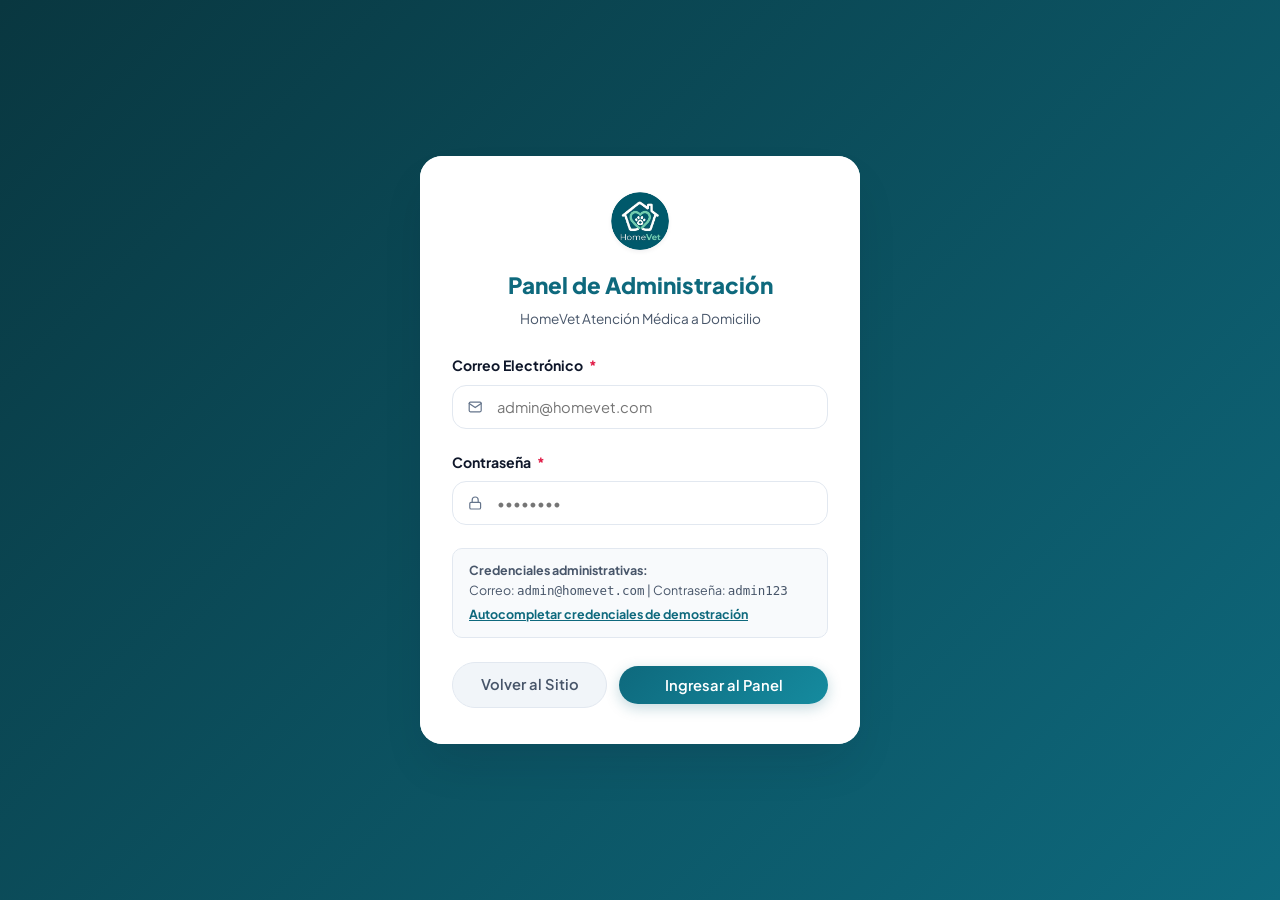
==== admin.html @ 2f3e0928 "Add files via upload" ====
<!DOCTYPE html>
<html lang="es">
<head>
  <meta charset="UTF-8">
  <meta name="viewport" content="width=device-width, initial-scale=1.0">
  <title>HomeVet | Panel de Administración</title>
  <meta name="description" content="Panel administrativo para gestión de servicios, precios y reservas a domicilio de HomeVet.">
  
  <!-- PWA & Mobile Meta Tags -->
  <link rel="manifest" href="manifest.json">
  <meta name="theme-color" content="#0e697d">
  <meta name="mobile-web-app-capable" content="yes">
  <meta name="apple-mobile-web-app-capable" content="yes">
  <meta name="apple-mobile-web-app-status-bar-style" content="black-translucent">
  <meta name="apple-mobile-web-app-title" content="HomeVet Admin">
  <link rel="apple-touch-icon" href="assets/logo.png">

  <!-- Favicon -->
  <link rel="icon" type="image/png" href="assets/logo.png">

  <!-- Google Fonts -->
  <link rel="preconnect" href="https://fonts.googleapis.com">
  <link rel="preconnect" href="https://fonts.gstatic.com" crossorigin>
  <link href="https://fonts.googleapis.com/css2?family=Plus+Jakarta+Sans:wght@400;500;600;700;800&display=swap" rel="stylesheet">

  <!-- Styles -->
  <link rel="stylesheet" href="styles.css">
</head>
<body class="admin-standalone-page">

  <!-- ======================================================= -->
  <!-- VISTA 1: LOGIN ADMINISTRATIVO (SI NO ESTÁ AUTENTICADO)  -->
  <!-- ======================================================= -->
  <div id="admin-login-view" style="display: none; min-height: 100vh; align-items: center; justify-content: center; padding: 2rem; background: linear-gradient(135deg, #093740 0%, #0e697d 100%);">
    <div class="modal-card" style="max-width: 440px; box-shadow: var(--shadow-xl); border: none;">
      <div style="background: white; padding: 2.25rem 2rem;">
        <div style="text-align: center; margin-bottom: 1.5rem;">
          <img src="assets/logo.png" alt="HomeVet" style="width: 58px; height: 58px; border-radius: 50%; box-shadow: var(--shadow-sm); margin-bottom: 0.75rem;">
          <h2 style="font-size: 1.4rem; font-weight: 800; color: var(--primary);">Panel de Administración</h2>
          <p style="font-size: 0.85rem; color: var(--text-secondary); margin-top: 4px;">HomeVet Atención Médica a Domicilio</p>
        </div>

        <div id="admin-login-error" style="display: none; background: var(--danger-light); color: var(--danger); padding: 0.65rem 0.9rem; border-radius: var(--radius-sm); font-size: 0.82rem; margin-bottom: 1.25rem;">
          Credenciales incorrectas.
        </div>

        <form onsubmit="handleAdminLogin(event)">
          <div class="form-group">
            <label class="form-label" for="admin-login-email">Correo Electrónico <span class="req">*</span></label>
            <div class="input-icon-group">
              <svg class="svg-icon sm input-icon" viewBox="0 0 24 24"><path d="M4 4h16c1.1 0 2 .9 2 2v12c0 1.1-.9 2-2 2H4c-1.1 0-2-.9-2-2V6c0-1.1.9-2 2-2z"/><polyline points="22,6 12,13 2,6"/></svg>
              <input type="email" id="admin-login-email" class="form-control" placeholder="admin@homevet.com" required>
            </div>
          </div>

          <div class="form-group">
            <label class="form-label" for="admin-login-password">Contraseña <span class="req">*</span></label>
            <div class="input-icon-group">
              <svg class="svg-icon sm input-icon" viewBox="0 0 24 24"><rect width="18" height="11" x="3" y="11" rx="2" ry="2"/><path d="M7 11V7a5 5 0 0 1 10 0v4"/></svg>
              <input type="password" id="admin-login-password" class="form-control" placeholder="••••••••" required>
            </div>
          </div>

          <div class="login-demo-hint" style="margin-bottom: 1.5rem;">
            <strong>Credenciales administrativas:</strong><br>
            Correo: <code>admin@homevet.com</code> | Contraseña: <code>admin123</code><br>
            <a href="javascript:void(0)" onclick="prefillAdminCredentials()" style="color: var(--primary); font-weight: 700; text-decoration: underline; margin-top: 4px; display: inline-block;">
              Autocompletar credenciales de demostración
            </a>
          </div>

          <div style="display: flex; gap: 0.75rem; align-items: center;">
            <a href="index.html" class="btn btn-secondary" style="flex: 1; text-align: center;">
              Volver al Sitio
            </a>
            <button type="submit" class="btn btn-primary" style="flex: 1.5;">
              Ingresar al Panel
            </button>
          </div>
        </form>
      </div>
    </div>
  </div>

  <!-- ======================================================= -->
  <!-- VISTA 2: DASHBOARD ADMINISTRATIVO COMPLETO              -->
  <!-- ======================================================= -->
  <div id="admin-dashboard-view" style="display: none;">
    
    <!-- HEADER ADMIN -->
    <header class="admin-header">
      <div class="nav-container">
        <div style="display: flex; align-items: center; gap: 1rem;">
          <a href="index.html" title="Ir al sitio del cliente" style="display: flex; align-items: center; text-decoration: none;">
            <img src="assets/logo.png" alt="Logo" style="width: 40px; height: 40px; border-radius: 50%;">
          </a>
          <div>
            <div style="display: flex; align-items: center; gap: 0.5rem;">
              <h2 style="font-size: 1.25rem; font-weight: 800; color: var(--primary); margin: 0;">
                HomeVet | Panel de Administración
              </h2>
              <span class="badge" style="background: #e0f2fe; color: #0369a1; font-size: 0.72rem; font-weight: 800;">IndexedDB Activa</span>
            </div>
            <p style="font-size: 0.8rem; color: var(--text-secondary); margin: 2px 0 0 0;">
              Sesión iniciada como <strong>admin@homevet.com</strong>
            </p>
          </div>
        </div>

        <div style="display: flex; align-items: center; gap: 0.75rem; flex-wrap: wrap;">
          <!-- TABS -->
          <div class="admin-tabs">
            <button class="admin-tab active" onclick="switchAdminTab('services', this)">
              <svg class="svg-icon sm" viewBox="0 0 24 24"><path d="M12 20h9"/><path d="M16.5 3.5a2.121 2.121 0 0 1 3 3L7 19l-4 1 1-4L16.5 3.5z"/></svg>
              <span>Servicios y Precios</span>
            </button>
            <button class="admin-tab" onclick="switchAdminTab('reservations', this)">
              <svg class="svg-icon sm" viewBox="0 0 24 24"><path d="M14 2H6a2 2 0 0 0-2 2v16a2 2 0 0 0 2 2h12a2 2 0 0 0 2-2V8z"/><polyline points="14 2 14 8 20 8"/></svg>
              <span>Reservas Clientes</span>
            </button>
            <button class="admin-tab" onclick="switchAdminTab('database', this)">
              <svg class="svg-icon sm" viewBox="0 0 24 24"><path d="M21 15v4a2 2 0 0 1-2 2H5a2 2 0 0 1-2-2v-4"/><polyline points="7 10 12 15 17 10"/><line x1="12" y1="15" x2="12" y2="3"/></svg>
              <span>Base de Datos</span>
            </button>
          </div>

          <a href="index.html" class="btn btn-outline" style="font-size: 0.82rem; padding: 0.45rem 0.9rem;" title="Ver la web del cliente">
            <svg class="svg-icon sm" viewBox="0 0 24 24"><path d="m3 9 9-7 9 7v11a2 2 0 0 1-2 2H5a2 2 0 0 1-2-2z"/><polyline points="9 22 9 12 15 12 15 22"/></svg>
            <span>Ver Sitio Web</span>
          </a>

          <button class="btn btn-secondary" style="font-size: 0.82rem; padding: 0.45rem 0.9rem;" onclick="handleAdminLogout()">
            <svg class="svg-icon sm" viewBox="0 0 24 24"><path d="M9 21H5a2 2 0 0 1-2-2V5a2 2 0 0 1 2-2h4"/><polyline points="16 17 21 12 16 7"/><line x1="21" y1="12" x2="9" y2="12"/></svg>
            <span>Salir</span>
          </button>
        </div>
      </div>
    </header>

    <!-- CONTENIDO PRINCIPAL -->
    <main class="section-wrapper" style="padding-top: 0; max-width: 1280px; margin: 0 auto; padding-left: 1.5rem; padding-right: 1.5rem;">
      
      <!-- STATS METRICS -->
      <div class="stats-grid">
        <div class="stat-card">
          <div class="stat-icon blue">
            <svg class="svg-icon md" viewBox="0 0 24 24"><path d="M14 2H6a2 2 0 0 0-2 2v16a2 2 0 0 0 2 2h12a2 2 0 0 0 2-2V8z"/><polyline points="14 2 14 8 20 8"/></svg>
          </div>
          <div>
            <div class="stat-val" id="stat-total-reservations">0</div>
            <div class="stat-label">Total Reservas</div>
          </div>
        </div>

        <div class="stat-card">
          <div class="stat-icon amber">
            <svg class="svg-icon md" viewBox="0 0 24 24"><circle cx="12" cy="12" r="10"/><polyline points="12 6 12 12 16 14"/></svg>
          </div>
          <div>
            <div class="stat-val" id="stat-pending-reservations">0</div>
            <div class="stat-label">Reservas Pendientes</div>
          </div>
        </div>

        <div class="stat-card">
          <div class="stat-icon green">
            <svg class="svg-icon md" viewBox="0 0 24 24"><line x1="12" y1="1" x2="12" y2="23"/><path d="M17 5H9.5a3.5 3.5 0 0 0 0 7h5a3.5 3.5 0 0 1 0 7H6"/></svg>
          </div>
          <div>
            <div class="stat-val" id="stat-total-revenue">Bs. 0</div>
            <div class="stat-label">Ingresos Estimados</div>
          </div>
        </div>

        <div class="stat-card">
          <div class="stat-icon purple">
            <svg class="svg-icon md" viewBox="0 0 24 24"><path d="M4.5 3v5a4.5 4.5 0 0 0 9 0V3"/><path d="M13.5 14a4.5 4.5 0 0 0-9 0"/><path d="M9 18v3"/><circle cx="9" cy="21" r="1"/><path d="M18 10h2a2 2 0 0 1 2 2v2a4 4 0 0 1-4 4h-1.5"/></svg>
          </div>
          <div>
            <div class="stat-val" id="stat-active-services">0</div>
            <div class="stat-label">Servicios Activos</div>
          </div>
        </div>
      </div>

      <!-- ======================================================= -->
      <!-- TAB 1: GESTIÓN DE SERVICIOS Y PRECIOS                   -->
      <!-- ======================================================= -->
      <div id="admin-section-services" class="admin-card">
        <div class="admin-card-header">
          <div>
            <h3 class="admin-card-title">Catálogo Clínico y Ajuste de Precios</h3>
            <p style="font-size: 0.85rem; color: var(--text-secondary);">
              Modifica los precios vigentes, agrega nuevos servicios o activa/desactiva elementos del catálogo en la base de datos.
            </p>
          </div>
          <button class="btn btn-primary" onclick="openAddServiceModal()">
            <svg class="svg-icon sm" viewBox="0 0 24 24"><line x1="12" y1="5" x2="12" y2="19"/><line x1="5" y1="12" x2="19" y2="12"/></svg>
            <span>Añadir Nuevo Servicio</span>
          </button>
        </div>

        <div class="table-responsive">
          <table class="custom-table">
            <thead>
              <tr>
                <th style="width: 45px;">Tipo</th>
                <th>Nombre del Servicio y Alcance</th>
                <th>Categoría</th>
                <th>Aplica Para</th>
                <th>Precio Actual</th>
                <th>Estado</th>
                <th style="text-align: right;">Acciones</th>
              </tr>
            </thead>
            <tbody id="admin-services-table-body">
              <!-- Cargado dinámicamente -->
            </tbody>
          </table>
        </div>
      </div>

      <!-- ======================================================= -->
      <!-- TAB 2: GESTIÓN DE RESERVAS DE CLIENTES                  -->
      <!-- ======================================================= -->
      <div id="admin-section-reservations" class="admin-card" style="display: none;">
        <div class="admin-card-header">
          <div>
            <h3 class="admin-card-title">Registro Completo de Reservas</h3>
            <p style="font-size: 0.85rem; color: var(--text-secondary);">
              Supervisa las solicitudes a domicilio, contacta al cliente directamente por WhatsApp y actualiza el estado de la visita.
            </p>
          </div>

          <div style="display: flex; gap: 0.75rem; flex-wrap: wrap; align-items: center;">
            <input type="text" id="admin-search-reservations" class="form-control" placeholder="Buscar cliente, teléfono, mascota..." style="width: 260px;">
            <button class="btn btn-outline" style="font-size: 0.82rem; padding: 0.5rem 0.9rem;" onclick="exportReservationsCSV()" title="Descargar como planilla Excel/CSV">
              <svg class="svg-icon sm" viewBox="0 0 24 24"><path d="M21 15v4a2 2 0 0 1-2 2H5a2 2 0 0 1-2-2v-4"/><polyline points="7 10 12 15 17 10"/><line x1="12" y1="15" x2="12" y2="3"/></svg>
              <span>Exportar Excel / CSV</span>
            </button>
          </div>
        </div>

        <!-- Filtros de estado -->
        <div style="display: flex; gap: 0.45rem; margin-bottom: 1.25rem; flex-wrap: wrap;">
          <button class="filter-btn reservation-filter-btn active" onclick="filterAdminReservations('Todas', this)">Todas</button>
          <button class="filter-btn reservation-filter-btn" onclick="filterAdminReservations('Pendiente', this)">Pendientes</button>
          <button class="filter-btn reservation-filter-btn" onclick="filterAdminReservations('Confirmada', this)">Confirmadas</button>
          <button class="filter-btn reservation-filter-btn" onclick="filterAdminReservations('En Camino', this)">En Camino</button>
          <button class="filter-btn reservation-filter-btn" onclick="filterAdminReservations('Completada', this)">Completadas</button>
          <button class="filter-btn reservation-filter-btn" onclick="filterAdminReservations('Cancelada', this)">Canceladas</button>
        </div>

        <div class="table-responsive">
          <table class="custom-table">
            <thead>
              <tr>
                <th>Código</th>
                <th>Cliente y WhatsApp</th>
                <th>Lugar / Dirección</th>
                <th>Mascota</th>
                <th>Fecha y Horario</th>
                <th>Total</th>
                <th>Estado y Acciones</th>
              </tr>
            </thead>
            <tbody id="admin-reservations-table-body">
              <!-- Cargado dinámicamente -->
            </tbody>
          </table>
        </div>
      </div>

      <!-- ======================================================= -->
      <!-- TAB 3: BASE DE DATOS Y COPIAS DE SEGURIDAD              -->
      <!-- ======================================================= -->
      <div id="admin-section-database" class="admin-card" style="display: none;">
        <div class="admin-card-header">
          <div>
            <h3 class="admin-card-title">Administración y Respaldo de Base de Datos</h3>
            <p style="font-size: 0.85rem; color: var(--text-secondary);">
              Estructura transaccional basada en IndexedDB con sincronización automática en tiempo real.
            </p>
          </div>
        </div>

        <div style="display: grid; grid-template-columns: repeat(auto-fit, minmax(280px, 1fr)); gap: 1.5rem; margin-bottom: 2rem;">
          <div style="background: var(--bg-subtle); padding: 1.5rem; border-radius: var(--radius-md); border: 1px solid var(--border-color);">
            <h4 style="color: var(--primary); font-weight: 800; margin-bottom: 0.75rem;">Motor de Base de Datos</h4>
            <ul style="list-style: none; font-size: 0.88rem; line-height: 1.8; color: var(--text-secondary);">
              <li><strong>Motor:</strong> W3C IndexedDB + Dual Storage Mirror</li>
              <li><strong>Nombre de BD:</strong> <code>HomeVet_Database</code></li>
              <li><strong>Versión de Esquema:</strong> <code>v1.0</code></li>
              <li><strong>Tablas / Stores:</strong> <code>services</code>, <code>reservations</code>, <code>config</code></li>
              <li><strong>Sincronización:</strong> BroadcastChannel tiempo real</li>
            </ul>
          </div>

          <div style="background: var(--bg-subtle); padding: 1.5rem; border-radius: var(--radius-md); border: 1px solid var(--border-color);">
            <h4 style="color: var(--primary); font-weight: 800; margin-bottom: 0.75rem;">Volumen de Registros Actuales</h4>
            <ul style="list-style: none; font-size: 0.88rem; line-height: 1.8; color: var(--text-secondary);">
              <li><strong>Total Servicios Catalogados:</strong> <span id="db-stat-services" style="font-weight: 700; color: var(--primary);">0</span></li>
              <li><strong>Total Reservas Registradas:</strong> <span id="db-stat-reservations" style="font-weight: 700; color: var(--primary);">0</span></li>
              <li><strong>Índices Activos:</strong> 8 índices B-Tree optimizados</li>
              <li><strong>Estado de Persistencia:</strong> Permanente</li>
            </ul>
          </div>

          <div style="background: var(--bg-subtle); padding: 1.5rem; border-radius: var(--radius-md); border: 1px solid var(--border-color);">
            <h4 style="color: var(--primary); font-weight: 800; margin-bottom: 0.75rem;">Metadatos de Versión & GitHub</h4>
            <ul style="list-style: none; font-size: 0.88rem; line-height: 1.8; color: var(--text-secondary);">
              <li><strong>Versión de Release:</strong> <code>v1.2.0</code></li>
              <li><strong>Timestamp de Compilación:</strong> <code style="color: var(--primary); font-weight: 700;">2026-10-21T21:05:00Z</code></li>
              <li><strong>Soporte Móvil PWA:</strong> <span class="badge" style="background: #dcfce7; color: #15803d; font-size: 0.75rem; font-weight: 700;">Activo (sw.js)</span></li>
              <li><strong>Compatibilidad GitHub Pages:</strong> <span class="badge" style="background: #e0f2fe; color: #0369a1; font-size: 0.75rem; font-weight: 700;">100% Compatible</span></li>
            </ul>
          </div>
        </div>

        <div style="background: white; border: 1px solid var(--border-color); border-radius: var(--radius-md); padding: 1.75rem;">
          <h4 style="font-weight: 800; color: var(--primary); margin-bottom: 0.5rem;">Operaciones de Mantenimiento y Respaldos</h4>
          <p style="font-size: 0.88rem; color: var(--text-secondary); margin-bottom: 1.5rem;">
            Puedes descargar un archivo de copia de seguridad con todos los servicios y reservas en cualquier momento, o restaurarlo si cambias de equipo.
          </p>

          <div style="display: flex; gap: 1rem; flex-wrap: wrap;">
            <button class="btn btn-primary" onclick="exportDatabaseJSON()">
              <svg class="svg-icon sm" viewBox="0 0 24 24"><path d="M21 15v4a2 2 0 0 1-2 2H5a2 2 0 0 1-2-2v-4"/><polyline points="7 10 12 15 17 10"/><line x1="12" y1="15" x2="12" y2="3"/></svg>
              <span>Descargar Copia de Seguridad (JSON)</span>
            </button>

            <button class="btn btn-outline" onclick="importDatabaseJSON()">
              <svg class="svg-icon sm" viewBox="0 0 24 24"><path d="M21 15v4a2 2 0 0 1-2 2H5a2 2 0 0 1-2-2v-4"/><polyline points="17 8 12 3 7 8"/><line x1="12" y1="3" x2="12" y2="15"/></svg>
              <span>Restaurar desde Respaldo</span>
            </button>
            <input type="file" id="db-import-file-input" accept=".json" style="display: none;" onchange="handleFileImportChange(event)">

            <button class="btn btn-secondary" onclick="resetDatabaseToDefault()" style="color: var(--danger); border-color: var(--danger);">
              <svg class="svg-icon sm" viewBox="0 0 24 24"><path d="M3 6h18"/><path d="M19 6v14c0 1-1 2-2 2H7c-1 0-2-1-2-2V6"/><path d="M8 6V4c0-1 1-2 2-2h4c1 0 2 1 2 2v2"/></svg>
              <span>Restablecer Datos de Demostración</span>
            </button>
          </div>
        </div>

      </div>

    </main>
  </div>

  <!-- ======================================================= -->
  <!-- MODAL: AÑADIR / EDITAR SERVICIO                         -->
  <!-- ======================================================= -->
  <div class="modal-overlay" id="service-modal">
    <div class="modal-card">
      <div class="modal-header">
        <h4 class="modal-title" id="service-modal-title">Añadir Nuevo Servicio</h4>
        <button class="modal-close" onclick="closeModal('service-modal')">&times;</button>
      </div>
      <form onsubmit="handleServiceFormSubmit(event)">
        <div class="modal-body">
          <input type="hidden" id="service-modal-id">
          
          <div class="form-group">
            <label class="form-label" for="service-form-title">Nombre del Servicio <span class="req">*</span></label>
            <input type="text" id="service-form-title" class="form-control" placeholder="Ej. Ecografía Abdominal a Domicilio" required>
          </div>

          <div style="display: grid; grid-template-columns: 1fr 1fr; gap: 1rem;">
            <div class="form-group">
              <label class="form-label" for="service-form-price">Precio en Bs. <span class="req">*</span></label>
              <input type="number" id="service-form-price" class="form-control" placeholder="Ej. 180" min="1" step="0.5" required>
            </div>

            <div class="form-group">
              <label class="form-label" for="service-form-duration">Duración Estimada</label>
              <input type="text" id="service-form-duration" class="form-control" placeholder="Ej. 45 min">
            </div>
          </div>

          <div style="display: grid; grid-template-columns: 1fr 1fr; gap: 0.75rem;">
            <div class="form-group">
              <label class="form-label" for="service-form-category">Categoría</label>
              <select id="service-form-category" class="form-control">
                <option value="Consulta">Consulta</option>
                <option value="Preventivo">Preventivo</option>
                <option value="Tratamiento">Tratamiento</option>
                <option value="Diagnóstico">Diagnóstico</option>
                <option value="Dermatología">Dermatología</option>
                <option value="Especialidad">Especialidad</option>
                <option value="Documentos">Documentos</option>
              </select>
            </div>

            <div class="form-group">
              <label class="form-label" for="service-form-pet">Aplica Para</label>
              <select id="service-form-pet" class="form-control">
                <option value="Ambos">Caninos y Felinos</option>
                <option value="Perro">Solo Caninos</option>
                <option value="Gato">Solo Felinos</option>
              </select>
            </div>
          </div>

          <div class="form-group">
            <label class="form-label" for="service-form-desc">Descripción clínica detallada <span class="req">*</span></label>
            <textarea id="service-form-desc" class="form-control" rows="3" placeholder="Describe el alcance y procedimiento del servicio a domicilio..." required></textarea>
          </div>
        </div>

        <div class="modal-footer">
          <button type="button" class="btn btn-secondary" onclick="closeModal('service-modal')">Cancelar</button>
          <button type="submit" class="btn btn-primary">Guardar Servicio</button>
        </div>
      </form>
    </div>
  </div>

  <!-- SCRIPTS -->
  <script src="db.js"></script>
  <script src="admin.js"></script>
  <script>
    if ('serviceWorker' in navigator) {
      window.addEventListener('load', () => {
        navigator.serviceWorker.register('./sw.js')
          .then((reg) => console.log('HomeVet Admin ServiceWorker activo en:', reg.scope))
          .catch((err) => console.warn('Error en ServiceWorker admin:', err));
      });
    }
  </script>
</body>
</html>
---- styles.css ----
:root {
  --primary: #0e697d;
  --primary-dark: #094754;
  --primary-light: #158b9f;
  --accent: #14b8a6;
  --accent-mint: #2dd4bf;
  --accent-light: #f0fdfa;
  --accent-subtle: #ccfbf1;
  --accent-glow: rgba(20, 184, 166, 0.18);
  --secondary: #d97706;
  --danger: #e11d48;
  --danger-light: #ffe4e6;
  --success: #059669;
  --success-light: #d1fae5;
  
  --bg-main: #f8fafc;
  --bg-card: #ffffff;
  --bg-subtle: #f1f5f9;
  --text-primary: #0f172a;
  --text-secondary: #475569;
  --text-muted: #64748b;
  --border-color: #e2e8f0;
  --border-light: #f1f5f9;
  --border-focus: #14b8a6;
  
  --shadow-xs: 0 1px 2px rgba(0, 0, 0, 0.04);
  --shadow-sm: 0 2px 4px rgba(15, 23, 42, 0.06);
  --shadow-md: 0 6px 16px -2px rgba(15, 23, 42, 0.08);
  --shadow-lg: 0 16px 32px -4px rgba(15, 23, 42, 0.1);
  --shadow-xl: 0 24px 48px -12px rgba(15, 23, 42, 0.15);
  
  --radius-xs: 6px;
  --radius-sm: 10px;
  --radius-md: 14px;
  --radius-lg: 22px;
  --radius-full: 9999px;
  
  --transition: all 0.22s cubic-bezier(0.4, 0, 0.2, 1);
}

* {
  margin: 0;
  padding: 0;
  box-sizing: border-box;
}

body {
  font-family: 'Plus Jakarta Sans', system-ui, -apple-system, BlinkMacSystemFont, 'Segoe UI', Roboto, sans-serif;
  background-color: var(--bg-main);
  color: var(--text-primary);
  line-height: 1.6;
  overflow-x: hidden;
  min-height: 100vh;
  -webkit-font-smoothing: antialiased;
}

/* SVG ICON HELPER */
.svg-icon {
  display: inline-flex;
  align-items: center;
  justify-content: center;
  vertical-align: middle;
  width: 1.15em;
  height: 1.15em;
  stroke-width: 2;
  stroke: currentColor;
  fill: none;
  stroke-linecap: round;
  stroke-linejoin: round;
  flex-shrink: 0;
}

.svg-icon.sm { width: 0.9em; height: 0.9em; }
.svg-icon.md { width: 1.35em; height: 1.35em; }
.svg-icon.lg { width: 1.75em; height: 1.75em; }

/* NAVBAR */
.navbar {
  position: sticky;
  top: 0;
  z-index: 100;
  background: rgba(255, 255, 255, 0.94);
  backdrop-filter: blur(14px);
  -webkit-backdrop-filter: blur(14px);
  border-bottom: 1px solid var(--border-color);
  transition: var(--transition);
}

.nav-container {
  max-width: 1280px;
  margin: 0 auto;
  padding: 0.85rem 1.75rem;
  display: flex;
  align-items: center;
  justify-content: space-between;
}

.brand {
  display: flex;
  align-items: center;
  gap: 0.85rem;
  text-decoration: none;
  cursor: pointer;
}

.brand-logo {
  width: 44px;
  height: 44px;
  border-radius: 50%;
  object-fit: cover;
  border: 2px solid var(--accent-subtle);
  box-shadow: var(--shadow-sm);
  transition: var(--transition);
}

.brand:hover .brand-logo {
  transform: scale(1.04);
}

.brand-text h1 {
  font-size: 1.3rem;
  font-weight: 800;
  color: var(--primary);
  line-height: 1.1;
  letter-spacing: -0.02em;
}

.brand-text span {
  font-size: 0.72rem;
  font-weight: 600;
  color: var(--text-muted);
  text-transform: uppercase;
  letter-spacing: 0.08em;
  display: block;
}

.nav-links {
  display: flex;
  align-items: center;
  gap: 1.75rem;
  list-style: none;
}

.nav-link {
  text-decoration: none;
  color: var(--text-secondary);
  font-weight: 600;
  font-size: 0.92rem;
  transition: var(--transition);
  padding: 0.5rem 0.8rem;
  border-radius: var(--radius-sm);
}

.nav-link:hover {
  color: var(--primary);
  background: var(--bg-subtle);
}

.nav-actions {
  display: flex;
  align-items: center;
  gap: 0.85rem;
}

/* BUTTONS */
.btn {
  display: inline-flex;
  align-items: center;
  justify-content: center;
  gap: 0.5rem;
  padding: 0.65rem 1.35rem;
  font-size: 0.92rem;
  font-weight: 600;
  border-radius: var(--radius-full);
  border: none;
  cursor: pointer;
  transition: var(--transition);
  text-decoration: none;
  font-family: inherit;
  white-space: nowrap;
}

.btn-primary {
  background: linear-gradient(135deg, var(--primary), var(--primary-light));
  color: #ffffff;
  box-shadow: 0 4px 14px rgba(14, 105, 125, 0.25);
}

.btn-primary:hover {
  transform: translateY(-2px);
  box-shadow: 0 6px 20px rgba(14, 105, 125, 0.35);
  color: #ffffff;
}

.btn-whatsapp {
  background: #25d366;
  color: #ffffff;
  box-shadow: 0 4px 14px rgba(37, 211, 102, 0.28);
}

.btn-whatsapp:hover {
  background: #1eb956;
  transform: translateY(-2px);
  box-shadow: 0 6px 18px rgba(37, 211, 102, 0.38);
  color: #ffffff;
}

.btn-whatsapp-icon {
  width: 44px;
  height: 44px;
  border-radius: 50%;
  background: #25d366;
  color: #ffffff;
  display: inline-flex;
  align-items: center;
  justify-content: center;
  box-shadow: 0 4px 14px rgba(37, 211, 102, 0.35);
  transition: var(--transition);
  text-decoration: none;
  border: none;
  cursor: pointer;
}

.btn-whatsapp-icon:hover {
  background: #1eb956;
  transform: scale(1.08) translateY(-2px);
  box-shadow: 0 6px 18px rgba(37, 211, 102, 0.45);
  color: #ffffff;
}

.btn-whatsapp-icon svg {
  width: 24px;
  height: 24px;
  fill: currentColor;
}

.btn-outline {
  background: transparent;
  color: var(--primary);
  border: 1.5px solid var(--primary);
}

.btn-outline:hover {
  background: var(--accent-light);
  color: var(--primary-dark);
}

.btn-secondary {
  background: var(--bg-subtle);
  color: var(--text-secondary);
  border: 1px solid var(--border-color);
}

.btn-secondary:hover {
  background: #e2e8f0;
  color: var(--text-primary);
}

.btn-admin {
  background: white;
  color: var(--text-secondary);
  border: 1.5px solid var(--border-color);
  font-size: 0.85rem;
  padding: 0.5rem 1rem;
}

.btn-admin:hover {
  border-color: var(--primary);
  color: var(--primary);
  background: var(--accent-light);
}

.btn-admin.active {
  background: var(--primary);
  color: white;
  border-color: var(--primary);
}

/* ======================================================= */
/* HERO SECTION (CON FOTOGRAFÍA ESTÉTICA DE PERRO Y GATO)  */
/* ======================================================= */
.hero {
  position: relative;
  background: linear-gradient(140deg, #093740 0%, #0e697d 55%, #115e59 100%);
  color: #ffffff;
  padding: 4.5rem 1.75rem 5rem;
  overflow: hidden;
}

.hero::after {
  content: '';
  position: absolute;
  top: -15%;
  right: -5%;
  width: 600px;
  height: 600px;
  background: radial-gradient(circle, rgba(20, 184, 166, 0.18) 0%, transparent 65%);
  border-radius: 50%;
  pointer-events: none;
}

.hero-container {
  max-width: 1280px;
  margin: 0 auto;
  display: grid;
  grid-template-columns: 1.1fr 0.9fr;
  align-items: center;
  gap: 3.5rem;
  position: relative;
  z-index: 2;
}

.hero-pill {
  display: inline-flex;
  align-items: center;
  gap: 0.55rem;
  padding: 0.4rem 1rem;
  background: rgba(255, 255, 255, 0.12);
  backdrop-filter: blur(8px);
  border: 1px solid rgba(255, 255, 255, 0.2);
  border-radius: var(--radius-full);
  font-size: 0.82rem;
  font-weight: 600;
  color: #ccfbf1;
  margin-bottom: 1.25rem;
}

.hero-title {
  font-size: 2.9rem;
  font-weight: 800;
  line-height: 1.15;
  margin-bottom: 1.25rem;
  letter-spacing: -0.03em;
}

.hero-title span {
  color: var(--accent-mint);
  background: linear-gradient(to right, #2dd4bf, #99f6e4);
  -webkit-background-clip: text;
  background-clip: text;
  -webkit-text-fill-color: transparent;
}

.hero-description {
  font-size: 1.08rem;
  color: #e2e8f0;
  margin-bottom: 2rem;
  max-width: 520px;
  line-height: 1.7;
}

.hero-buttons {
  display: flex;
  gap: 1rem;
  flex-wrap: wrap;
  margin-bottom: 2.5rem;
}

.hero-features {
  display: grid;
  grid-template-columns: repeat(3, 1fr);
  gap: 1rem;
}

.feature-box {
  background: rgba(255, 255, 255, 0.08);
  backdrop-filter: blur(10px);
  border: 1px solid rgba(255, 255, 255, 0.15);
  border-radius: var(--radius-md);
  padding: 1.1rem;
  transition: var(--transition);
}

.feature-box:hover {
  background: rgba(255, 255, 255, 0.14);
  transform: translateY(-3px);
}

.feature-icon {
  width: 34px;
  height: 34px;
  border-radius: var(--radius-xs);
  background: rgba(45, 212, 191, 0.2);
  color: var(--accent-mint);
  display: flex;
  align-items: center;
  justify-content: center;
  margin-bottom: 0.5rem;
}

.feature-box h4 {
  font-size: 0.92rem;
  font-weight: 700;
  margin-bottom: 0.2rem;
}

.feature-box p {
  font-size: 0.78rem;
  color: #cbd5e1;
  line-height: 1.4;
}

/* FOTOGRAFÍA ESTÉTICA HERO */
.hero-visual-card {
  position: relative;
  border-radius: var(--radius-lg);
  overflow: hidden;
  box-shadow: 0 25px 50px -12px rgba(0, 0, 0, 0.45);
  border: 1px solid rgba(255, 255, 255, 0.25);
  background: #ffffff;
}

.hero-visual-img {
  width: 100%;
  height: 390px;
  object-fit: cover;
  display: block;
  transition: transform 0.6s cubic-bezier(0.2, 0.8, 0.2, 1);
}

.hero-visual-card:hover .hero-visual-img {
  transform: scale(1.03);
}

.hero-badge-overlay {
  position: absolute;
  bottom: 1.25rem;
  left: 1.25rem;
  right: 1.25rem;
  background: rgba(255, 255, 255, 0.95);
  backdrop-filter: blur(12px);
  -webkit-backdrop-filter: blur(12px);
  border-radius: var(--radius-md);
  padding: 1rem 1.25rem;
  border: 1px solid rgba(255, 255, 255, 0.8);
  box-shadow: var(--shadow-lg);
  display: flex;
  align-items: center;
  justify-content: space-between;
  gap: 1rem;
}

.hero-badge-left {
  display: flex;
  align-items: center;
  gap: 0.85rem;
}

.hero-badge-avatar {
  width: 44px;
  height: 44px;
  border-radius: 50%;
  object-fit: cover;
  border: 2px solid var(--accent);
}

.hero-badge-info h4 {
  font-size: 0.92rem;
  font-weight: 800;
  color: var(--primary);
  line-height: 1.2;
}

.hero-badge-info span {
  font-size: 0.75rem;
  color: var(--text-secondary);
}

.hero-schedule-pill {
  background: #ecfdf5;
  color: #065f46;
  border: 1px solid #a7f3d0;
  padding: 0.4rem 0.85rem;
  border-radius: var(--radius-full);
  font-size: 0.75rem;
  font-weight: 700;
  display: flex;
  align-items: center;
  gap: 0.4rem;
  white-space: nowrap;
}

/* SECTION COMMONS */
.section-wrapper {
  max-width: 1280px;
  margin: 0 auto;
  padding: 4.75rem 1.75rem;
}

.section-header {
  text-align: center;
  margin-bottom: 3.25rem;
}

.section-tag {
  display: inline-flex;
  align-items: center;
  gap: 0.4rem;
  font-size: 0.76rem;
  font-weight: 700;
  text-transform: uppercase;
  letter-spacing: 0.08em;
  color: var(--primary);
  background: var(--accent-subtle);
  padding: 0.35rem 0.9rem;
  border-radius: var(--radius-full);
  margin-bottom: 0.85rem;
}

.section-title {
  font-size: 2.25rem;
  font-weight: 800;
  color: var(--text-primary);
  letter-spacing: -0.025em;
  line-height: 1.25;
}

.section-subtitle {
  color: var(--text-secondary);
  font-size: 1.02rem;
  margin-top: 0.6rem;
  max-width: 620px;
  margin-left: auto;
  margin-right: auto;
}

/* ======================================================= */
/* SERVICIOS SECTION                                       */
/* ======================================================= */
.services-filter-bar {
  display: flex;
  justify-content: center;
  flex-wrap: wrap;
  gap: 0.65rem;
  margin-bottom: 2.5rem;
}

.filter-btn {
  display: inline-flex;
  align-items: center;
  gap: 0.5rem;
  padding: 0.55rem 1.25rem;
  font-size: 0.88rem;
  font-weight: 600;
  border-radius: var(--radius-full);
  border: 1.5px solid var(--border-color);
  background: #ffffff;
  color: var(--text-secondary);
  cursor: pointer;
  transition: var(--transition);
}

.filter-btn:hover {
  border-color: var(--primary);
  color: var(--primary);
}

.filter-btn.active {
  background: var(--primary);
  color: #ffffff;
  border-color: var(--primary);
  box-shadow: 0 4px 12px rgba(14, 105, 125, 0.2);
}

.services-grid {
  display: grid;
  grid-template-columns: repeat(auto-fill, minmax(330px, 1fr));
  gap: 1.75rem;
}

.service-card {
  background: #ffffff;
  border-radius: var(--radius-lg);
  border: 1px solid var(--border-color);
  padding: 1.85rem;
  transition: var(--transition);
  display: flex;
  flex-direction: column;
  position: relative;
  box-shadow: var(--shadow-xs);
}

.service-card:hover {
  transform: translateY(-4px);
  box-shadow: var(--shadow-lg);
  border-color: var(--accent);
}

.service-icon-wrapper {
  width: 48px;
  height: 48px;
  border-radius: var(--radius-md);
  background: var(--accent-light);
  color: var(--primary);
  display: flex;
  align-items: center;
  justify-content: center;
  margin-bottom: 1.25rem;
  border: 1px solid var(--accent-subtle);
}

.service-badge {
  position: absolute;
  top: 1.5rem;
  right: 1.5rem;
  font-size: 0.72rem;
  font-weight: 700;
  padding: 0.25rem 0.7rem;
  border-radius: var(--radius-full);
  text-transform: uppercase;
  letter-spacing: 0.04em;
}

.service-badge.pet-perro { background: #e0f2fe; color: #0284c7; }
.service-badge.pet-gato { background: #fdf2f8; color: #be185d; }
.service-badge.pet-ambos { background: #ecfdf5; color: #059669; }

.service-title {
  font-size: 1.2rem;
  font-weight: 700;
  margin-bottom: 0.5rem;
  color: var(--text-primary);
  letter-spacing: -0.01em;
}

.service-desc {
  font-size: 0.88rem;
  color: var(--text-secondary);
  margin-bottom: 1.25rem;
  flex-grow: 1;
  line-height: 1.6;
}

.service-meta {
  display: flex;
  align-items: center;
  gap: 1.25rem;
  font-size: 0.8rem;
  color: var(--text-muted);
  margin-bottom: 1.25rem;
  padding-bottom: 1rem;
  border-bottom: 1px solid var(--border-light);
}

.service-meta-item {
  display: flex;
  align-items: center;
  gap: 0.35rem;
}

.service-pricing {
  display: flex;
  align-items: baseline;
  justify-content: space-between;
}

.price-tag {
  font-size: 1.5rem;
  font-weight: 800;
  color: var(--primary);
}

.price-tag span {
  font-size: 0.82rem;
  font-weight: 600;
  color: var(--text-muted);
}

/* ======================================================= */
/* BOOKING SECTION                                         */
/* ======================================================= */
.booking-section {
  background: linear-gradient(to bottom, #f8fafc, #f1f5f9);
  position: relative;
}

.booking-container {
  display: grid;
  grid-template-columns: 1fr 390px;
  gap: 2.25rem;
  align-items: start;
}

.booking-form-card {
  background: #ffffff;
  border-radius: var(--radius-lg);
  padding: 2.25rem;
  box-shadow: var(--shadow-md);
  border: 1px solid var(--border-color);
}

.booking-summary-card {
  background: #ffffff;
  border-radius: var(--radius-lg);
  padding: 2rem;
  box-shadow: var(--shadow-md);
  border: 1px solid var(--border-color);
  position: sticky;
  top: 90px;
}

.form-group {
  margin-bottom: 1.4rem;
}

.form-label {
  display: flex;
  align-items: center;
  gap: 0.4rem;
  font-size: 0.88rem;
  font-weight: 700;
  margin-bottom: 0.5rem;
  color: var(--text-primary);
}

.form-label span.req {
  color: var(--danger);
}

.form-control {
  width: 100%;
  padding: 0.75rem 1rem;
  font-size: 0.92rem;
  font-family: inherit;
  border: 1.5px solid var(--border-color);
  border-radius: var(--radius-md);
  background-color: #ffffff;
  color: var(--text-primary);
  transition: var(--transition);
}

.form-control:focus {
  outline: none;
  border-color: var(--primary);
  box-shadow: 0 0 0 3px var(--accent-glow);
}

/* PET SELECTOR REFINED (SIN EMOJIS, CON VECTORES SVG) */
.pet-type-selector {
  display: grid;
  grid-template-columns: repeat(3, 1fr);
  gap: 0.85rem;
}

.pet-radio-card {
  border: 1.5px solid var(--border-color);
  border-radius: var(--radius-md);
  padding: 1rem 0.6rem;
  text-align: center;
  cursor: pointer;
  transition: var(--transition);
  background: #ffffff;
  user-select: none;
  display: flex;
  flex-direction: column;
  align-items: center;
  gap: 0.4rem;
}

.pet-radio-card:hover {
  border-color: var(--accent);
  background: var(--accent-light);
}

.pet-radio-card.active {
  border-color: var(--primary);
  background: var(--accent-subtle);
  box-shadow: 0 4px 12px rgba(14, 105, 125, 0.12);
}

.pet-radio-card .pet-icon-svg {
  color: var(--primary);
  width: 28px;
  height: 28px;
}

.pet-radio-card .pet-name {
  font-size: 0.88rem;
  font-weight: 700;
  color: var(--text-primary);
}

/* TIME PICKER SLOTS */
.time-slots-grid {
  display: grid;
  grid-template-columns: repeat(auto-fill, minmax(88px, 1fr));
  gap: 0.55rem;
  margin-top: 0.4rem;
}

.time-slot {
  padding: 0.6rem 0.2rem;
  text-align: center;
  border: 1.5px solid var(--border-color);
  border-radius: var(--radius-sm);
  background: #ffffff;
  font-size: 0.85rem;
  font-weight: 600;
  cursor: pointer;
  transition: var(--transition);
}

.time-slot:hover {
  border-color: var(--primary);
  color: var(--primary);
}

.time-slot.active {
  background: var(--primary);
  color: #ffffff;
  border-color: var(--primary);
}

.schedule-notice-box {
  display: flex;
  align-items: flex-start;
  gap: 0.6rem;
  font-size: 0.8rem;
  color: #0369a1;
  background: #f0f9ff;
  border: 1px solid #bae6fd;
  padding: 0.75rem 1rem;
  border-radius: var(--radius-sm);
  margin-top: 0.65rem;
  line-height: 1.5;
}

/* LOCATION HELPER */
.location-input-group {
  display: flex;
  gap: 0.5rem;
}

.btn-gps {
  white-space: nowrap;
  background: var(--bg-subtle);
  border: 1.5px solid var(--border-color);
  color: var(--text-secondary);
  border-radius: var(--radius-md);
  padding: 0 1rem;
  cursor: pointer;
  font-weight: 600;
  font-size: 0.85rem;
  transition: var(--transition);
  display: inline-flex;
  align-items: center;
  gap: 0.4rem;
}

.btn-gps:hover {
  border-color: var(--primary);
  color: var(--primary);
  background: var(--accent-light);
}

/* SUMMARY DETAILS */
.summary-item {
  display: flex;
  justify-content: space-between;
  margin-bottom: 0.85rem;
  font-size: 0.88rem;
}

.summary-item .label {
  color: var(--text-secondary);
}

.summary-item .value {
  font-weight: 600;
  color: var(--text-primary);
  text-align: right;
}

.summary-total {
  border-top: 1.5px dashed var(--border-color);
  padding-top: 1.15rem;
  margin-top: 1.15rem;
  display: flex;
  justify-content: space-between;
  align-items: baseline;
}

.summary-total .total-label {
  font-size: 1.05rem;
  font-weight: 800;
  color: var(--text-primary);
}

.summary-total .total-amount {
  font-size: 1.75rem;
  font-weight: 800;
  color: var(--primary);
}

.whatsapp-notice {
  font-size: 0.8rem;
  color: #065f46;
  background: #ecfdf5;
  border: 1px solid #a7f3d0;
  border-radius: var(--radius-sm);
  padding: 0.85rem;
  margin: 1.35rem 0;
  display: flex;
  align-items: flex-start;
  gap: 0.6rem;
  line-height: 1.5;
}

/* ======================================================= */
/* ADMIN LOGIN & PANEL SECTION                             */
/* ======================================================= */
/* VISTA PANEL DE ADMINISTRADOR                            */
/* ======================================================= */
.admin-standalone-page {
  background-color: #f8fafc;
  min-height: 100vh;
}

.admin-standalone-page .admin-container {
  display: block;
}

.admin-container {
  display: none;
}

.admin-container.active {
  display: block;
}

.admin-header {
  background: #ffffff;
  border-bottom: 1px solid var(--border-color);
  padding: 1.25rem 0;
  margin-bottom: 2rem;
}

.admin-nav {
  display: flex;
  align-items: center;
  justify-content: space-between;
  flex-wrap: wrap;
  gap: 1rem;
}

.admin-user-info {
  display: flex;
  align-items: center;
  gap: 0.85rem;
}

.admin-tabs {
  display: flex;
  gap: 0.4rem;
  background: var(--bg-subtle);
  padding: 0.3rem;
  border-radius: var(--radius-full);
}

.admin-tab {
  display: inline-flex;
  align-items: center;
  gap: 0.45rem;
  padding: 0.5rem 1.25rem;
  border-radius: var(--radius-full);
  font-size: 0.88rem;
  font-weight: 700;
  border: none;
  background: transparent;
  color: var(--text-secondary);
  cursor: pointer;
  transition: var(--transition);
}

.admin-tab.active {
  background: #ffffff;
  color: var(--primary);
  box-shadow: var(--shadow-xs);
}

/* STATS ROW */
.stats-grid {
  display: grid;
  grid-template-columns: repeat(auto-fit, minmax(220px, 1fr));
  gap: 1.25rem;
  margin-bottom: 2rem;
}

.stat-card {
  background: #ffffff;
  border-radius: var(--radius-lg);
  padding: 1.4rem;
  border: 1px solid var(--border-color);
  box-shadow: var(--shadow-xs);
  display: flex;
  align-items: center;
  gap: 1.15rem;
}

.stat-icon {
  width: 48px;
  height: 48px;
  border-radius: var(--radius-md);
  display: flex;
  align-items: center;
  justify-content: center;
}

.stat-icon.blue { background: #e0f2fe; color: #0284c7; }
.stat-icon.green { background: #d1fae5; color: #059669; }
.stat-icon.amber { background: #fef3c7; color: #d97706; }
.stat-icon.purple { background: #ede9fe; color: #7c3aed; }

.stat-val {
  font-size: 1.65rem;
  font-weight: 800;
  color: var(--text-primary);
  line-height: 1.1;
}

.stat-label {
  font-size: 0.75rem;
  font-weight: 700;
  color: var(--text-muted);
  text-transform: uppercase;
  letter-spacing: 0.06em;
  margin-top: 2px;
}

/* ADMIN TABLES */
.admin-card {
  background: #ffffff;
  border-radius: var(--radius-lg);
  border: 1px solid var(--border-color);
  box-shadow: var(--shadow-xs);
  padding: 1.75rem;
  margin-bottom: 2rem;
}

.admin-card-header {
  display: flex;
  align-items: center;
  justify-content: space-between;
  margin-bottom: 1.5rem;
  flex-wrap: wrap;
  gap: 1rem;
}

.admin-card-title {
  font-size: 1.3rem;
  font-weight: 800;
  color: var(--text-primary);
}

.table-responsive {
  overflow-x: auto;
  border-radius: var(--radius-md);
  border: 1px solid var(--border-color);
}

.custom-table {
  width: 100%;
  border-collapse: collapse;
  text-align: left;
  font-size: 0.88rem;
}

.custom-table th {
  background: var(--bg-subtle);
  color: var(--text-secondary);
  font-weight: 700;
  padding: 0.85rem 1rem;
  border-bottom: 1px solid var(--border-color);
  white-space: nowrap;
}

.custom-table td {
  padding: 0.95rem 1rem;
  border-bottom: 1px solid var(--border-color);
  vertical-align: middle;
}

.custom-table tr:hover td {
  background-color: #fafbfc;
}

.status-badge {
  display: inline-flex;
  align-items: center;
  gap: 0.35rem;
  font-size: 0.75rem;
  font-weight: 700;
  padding: 0.25rem 0.65rem;
  border-radius: var(--radius-full);
}

.status-badge.status-pendiente { background: #fef3c7; color: #b45309; }
.status-badge.status-confirmada { background: #e0f2fe; color: #0369a1; }
.status-badge.status-en-camino { background: #ede9fe; color: #6d28d9; }
.status-badge.status-completada { background: #dcfce7; color: #15803d; }
.status-badge.status-cancelada { background: #fee2e2; color: #b91c1c; }

/* MODALS */
.modal-overlay {
  position: fixed;
  inset: 0;
  background: rgba(15, 23, 42, 0.6);
  backdrop-filter: blur(6px);
  -webkit-backdrop-filter: blur(6px);
  z-index: 999;
  display: none;
  align-items: center;
  justify-content: center;
  padding: 1.5rem;
}

.modal-overlay.active {
  display: flex;
}

.modal-card {
  background: #ffffff;
  border-radius: var(--radius-lg);
  width: 100%;
  max-width: 480px;
  box-shadow: var(--shadow-xl);
  overflow: hidden;
  animation: modalFadeIn 0.22s ease-out;
  border: 1px solid var(--border-color);
}

@keyframes modalFadeIn {
  from { opacity: 0; transform: scale(0.96) translateY(10px); }
  to { opacity: 1; transform: scale(1) translateY(0); }
}

.modal-header {
  padding: 1.25rem 1.5rem;
  border-bottom: 1px solid var(--border-color);
  display: flex;
  align-items: center;
  justify-content: space-between;
}

.modal-title {
  font-size: 1.15rem;
  font-weight: 800;
  color: var(--text-primary);
  display: flex;
  align-items: center;
  gap: 0.5rem;
}

.modal-close {
  background: transparent;
  border: none;
  font-size: 1.4rem;
  color: var(--text-muted);
  cursor: pointer;
  transition: var(--transition);
  line-height: 1;
}

.modal-close:hover {
  color: var(--danger);
}

.modal-body {
  padding: 1.5rem;
  max-height: 75vh;
  overflow-y: auto;
}

.modal-footer {
  padding: 1rem 1.5rem;
  background: var(--bg-subtle);
  border-top: 1px solid var(--border-color);
  display: flex;
  justify-content: flex-end;
  gap: 0.75rem;
}

/* LOGIN FORM STYLES */
.login-header-icon {
  width: 56px;
  height: 56px;
  border-radius: 50%;
  background: var(--accent-light);
  color: var(--primary);
  display: flex;
  align-items: center;
  justify-content: center;
  margin: 0 auto 1rem;
  border: 1px solid var(--accent-subtle);
}

.input-icon-group {
  position: relative;
}

.input-icon-group .input-icon {
  position: absolute;
  left: 1rem;
  top: 50%;
  transform: translateY(-50%);
  color: var(--text-muted);
  pointer-events: none;
}

.input-icon-group input {
  padding-left: 2.75rem;
}

.login-demo-hint {
  background: #f8fafc;
  border: 1px solid var(--border-color);
  border-radius: var(--radius-sm);
  padding: 0.75rem 1rem;
  font-size: 0.78rem;
  color: var(--text-secondary);
  margin-top: 1rem;
}

/* TOAST NOTIFICATIONS */
.toast-container {
  position: fixed;
  bottom: 1.5rem;
  right: 1.5rem;
  z-index: 9999;
  display: flex;
  flex-direction: column;
  gap: 0.65rem;
  pointer-events: none;
}

.toast {
  background: #ffffff;
  color: var(--text-primary);
  border-radius: var(--radius-md);
  padding: 0.85rem 1.15rem;
  box-shadow: var(--shadow-lg);
  border-left: 4px solid var(--primary);
  display: flex;
  align-items: center;
  gap: 0.75rem;
  min-width: 280px;
  font-size: 0.88rem;
  pointer-events: auto;
  animation: slideInRight 0.25s ease-out;
}

.toast.toast-success { border-left-color: var(--success); }
.toast.toast-error { border-left-color: var(--danger); }
.toast.toast-info { border-left-color: var(--primary); }

@keyframes slideInRight {
  from { opacity: 0; transform: translateX(40px); }
  to { opacity: 1; transform: translateX(0); }
}

/* FOOTER */
.footer {
  background: #082830;
  color: #94a3b8;
  padding: 4rem 1.75rem 2rem;
  margin-top: 4rem;
}

.footer-container {
  max-width: 1280px;
  margin: 0 auto;
  display: grid;
  grid-template-columns: 2fr repeat(3, 1fr);
  gap: 3rem;
  padding-bottom: 3rem;
  border-bottom: 1px solid rgba(255, 255, 255, 0.08);
}

.footer-brand h3 {
  color: #ffffff;
  font-size: 1.45rem;
  font-weight: 800;
  margin-bottom: 0.75rem;
}

.footer-col h4 {
  color: #ffffff;
  font-size: 0.92rem;
  font-weight: 700;
  margin-bottom: 1rem;
}

.footer-col ul {
  list-style: none;
}

.footer-col li {
  margin-bottom: 0.55rem;
  font-size: 0.84rem;
}

.footer-bottom {
  max-width: 1280px;
  margin: 2rem auto 0;
  text-align: center;
  font-size: 0.82rem;
  color: #64748b;
}

/* RESPONSIVE */
@media (max-width: 968px) {
  .hero-container {
    grid-template-columns: 1fr;
    text-align: center;
    gap: 2.5rem;
  }
  .hero-description {
    margin-left: auto;
    margin-right: auto;
  }
  .hero-buttons {
    justify-content: center;
  }
  .hero-features {
    grid-template-columns: 1fr;
  }
  .booking-container {
    grid-template-columns: 1fr;
  }
  .footer-container {
    grid-template-columns: 1fr;
    gap: 2rem;
  }
}

/* ======================================================= */
/* PWA MOBILE INSTALL BANNER                               */
/* ======================================================= */
.pwa-install-banner {
  position: fixed;
  bottom: 1.25rem;
  left: 50%;
  transform: translateX(-50%);
  width: calc(100% - 2.5rem);
  max-width: 520px;
  background: #ffffff;
  border-radius: var(--radius-lg);
  padding: 0.85rem 1.25rem;
  box-shadow: 0 10px 25px -5px rgba(0, 0, 0, 0.2), 0 8px 10px -6px rgba(0, 0, 0, 0.1);
  border: 1px solid var(--border-color);
  display: flex;
  align-items: center;
  justify-content: space-between;
  gap: 1rem;
  z-index: 1000;
  animation: slideUpPwa 0.35s ease-out;
}

@keyframes slideUpPwa {
  from {
    opacity: 0;
    transform: translate(-50%, 20px);
  }
  to {
    opacity: 1;
    transform: translate(-50%, 0);
  }
}
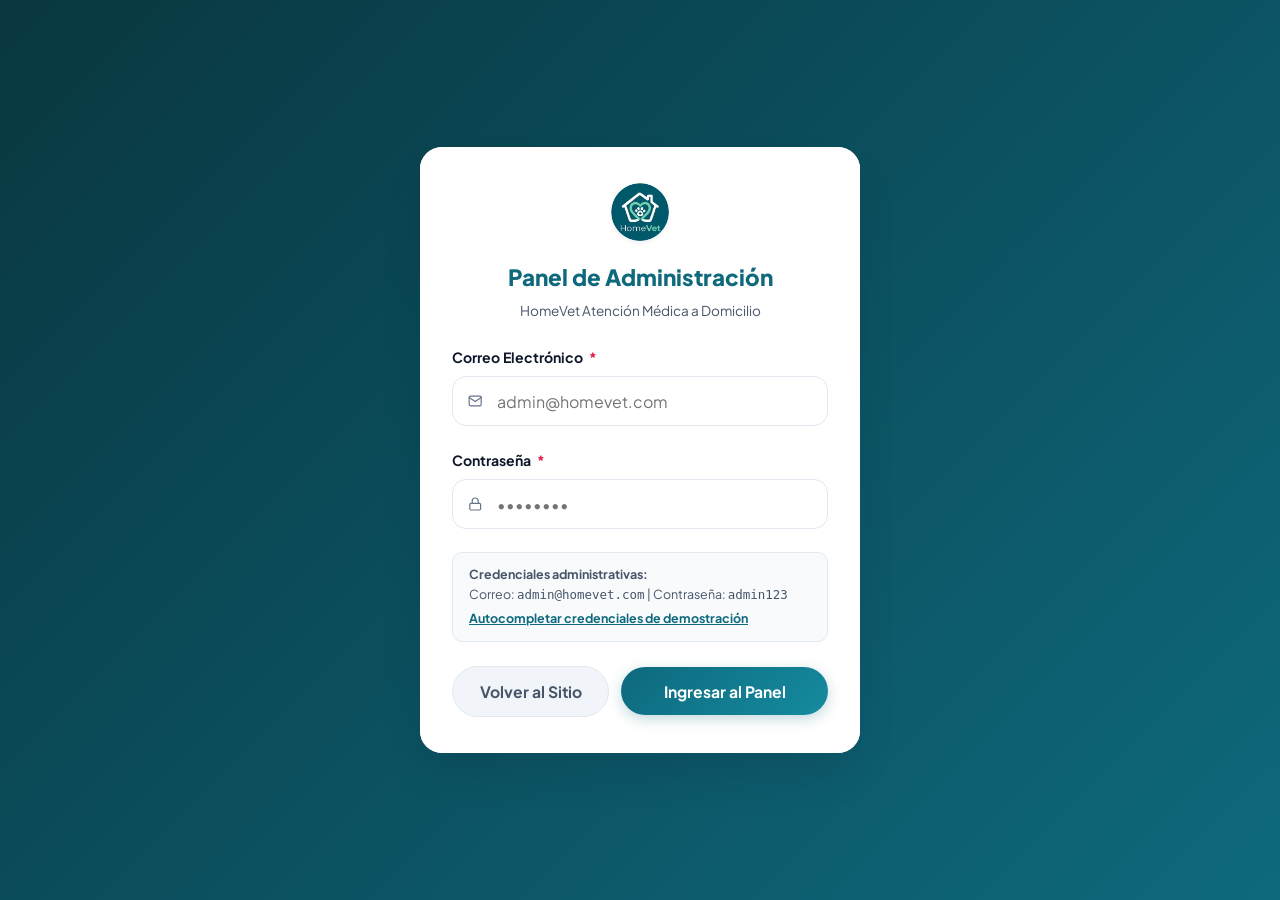
==== commit c638c0b8: "Add files via upload" ====
--- a/admin.html
+++ b/admin.html
@@ -102,7 +102,7 @@
               <span class="badge" style="background: #e0f2fe; color: #0369a1; font-size: 0.72rem; font-weight: 800;">IndexedDB Activa</span>
             </div>
             <p style="font-size: 0.8rem; color: var(--text-secondary); margin: 2px 0 0 0;">
-              Sesión iniciada como <strong>admin@homevet.com</strong>
+              Sesión iniciada como <strong id="admin-current-email-display">admin@homevet.com</strong>
             </p>
           </div>
         </div>
@@ -122,7 +122,16 @@
               <svg class="svg-icon sm" viewBox="0 0 24 24"><path d="M21 15v4a2 2 0 0 1-2 2H5a2 2 0 0 1-2-2v-4"/><polyline points="7 10 12 15 17 10"/><line x1="12" y1="15" x2="12" y2="3"/></svg>
               <span>Base de Datos</span>
             </button>
-          </div>
+            <button class="admin-tab" onclick="switchAdminTab('testing', this)">
+              <svg class="svg-icon sm" viewBox="0 0 24 24"><path d="M10 2v7.31L4.89 16.5c-.77 1.07-.02 2.5 1.31 2.5h11.6c1.33 0 2.08-1.43 1.31-2.5L14 9.31V2"/><line x1="8.5" y1="2" x2="15.5" y2="2"/></svg>
+              <span>PostgREST & Timestamp</span>
+            </button>
+          </div>
+
+          <button class="btn btn-outline" style="font-size: 0.82rem; padding: 0.45rem 0.9rem;" onclick="openChangePasswordModal()" title="Modificar correo y contraseña">
+            <svg class="svg-icon sm" viewBox="0 0 24 24"><rect width="18" height="11" x="3" y="11" rx="2" ry="2"/><path d="M7 11V7a5 5 0 0 1 10 0v4"/></svg>
+            <span>Cambiar Contraseña</span>
+          </button>
 
           <a href="index.html" class="btn btn-outline" style="font-size: 0.82rem; padding: 0.45rem 0.9rem;" title="Ver la web del cliente">
             <svg class="svg-icon sm" viewBox="0 0 24 24"><path d="m3 9 9-7 9 7v11a2 2 0 0 1-2 2H5a2 2 0 0 1-2-2z"/><polyline points="9 22 9 12 15 12 15 22"/></svg>
@@ -310,7 +319,7 @@
             <h4 style="color: var(--primary); font-weight: 800; margin-bottom: 0.75rem;">Metadatos de Versión & GitHub</h4>
             <ul style="list-style: none; font-size: 0.88rem; line-height: 1.8; color: var(--text-secondary);">
               <li><strong>Versión de Release:</strong> <code>v1.2.0</code></li>
-              <li><strong>Timestamp de Compilación:</strong> <code style="color: var(--primary); font-weight: 700;">2026-10-21T21:05:00Z</code></li>
+              <li><strong>Timestamp de Compilación:</strong> <code style="color: var(--primary); font-weight: 700;">2026-10-21T22:45:00Z</code></li>
               <li><strong>Soporte Móvil PWA:</strong> <span class="badge" style="background: #dcfce7; color: #15803d; font-size: 0.75rem; font-weight: 700;">Activo (sw.js)</span></li>
               <li><strong>Compatibilidad GitHub Pages:</strong> <span class="badge" style="background: #e0f2fe; color: #0369a1; font-size: 0.75rem; font-weight: 700;">100% Compatible</span></li>
             </ul>
@@ -340,6 +349,156 @@
               <span>Restablecer Datos de Demostración</span>
             </button>
           </div>
+        </div>
+
+      </div>
+
+      <!-- ======================================================= -->
+      <!-- TAB 4: LABORATORIO DE PRUEBAS POSTGREST & TIMESTAMPS    -->
+      <!-- ======================================================= -->
+      <div id="admin-section-testing" class="admin-card" style="display: none;">
+        <div class="admin-card-header">
+          <div>
+            <div style="display: flex; align-items: center; gap: 0.75rem; margin-bottom: 0.35rem; flex-wrap: wrap;">
+              <h3 class="admin-card-title" style="margin: 0;">Laboratorio de PostgREST & Timestamps</h3>
+              <span id="postgrest-status-badge" class="badge" style="background: #fee2e2; color: #b91c1c; font-weight: 700;">
+                🔴 PostgREST Desconectado (Modo IndexedDB Local)
+              </span>
+            </div>
+            <p style="font-size: 0.88rem; color: var(--text-secondary); margin: 0;">
+              Arquitectura PostgreSQL con marcas de tiempo de alta precisión (<code>TIMESTAMPTZ</code> / ISO 8601). Prueba la conexión de la API y simula citas para certificar la consistencia del sistema antes del despliegue en GitHub.
+            </p>
+          </div>
+        </div>
+
+        <!-- SUBGRID DE CONFIGURACIÓN Y TIMESTAMPS -->
+        <div style="display: grid; grid-template-columns: repeat(auto-fit, minmax(320px, 1fr)); gap: 1.5rem; margin-bottom: 1.5rem;">
+          
+          <!-- TARJETA 1: CONEXIÓN POSTGREST -->
+          <div style="background: var(--bg-subtle); padding: 1.5rem; border-radius: var(--radius-md); border: 1px solid var(--border-color); display: flex; flex-direction: column; justify-content: space-between;">
+            <div>
+              <div style="display: flex; align-items: center; justify-content: space-between; margin-bottom: 1rem;">
+                <h4 style="color: var(--primary); font-weight: 800; margin: 0; display: flex; align-items: center; gap: 0.5rem;">
+                  <svg class="svg-icon sm" viewBox="0 0 24 24"><ellipse cx="12" cy="5" rx="9" ry="3"/><path d="M21 12c0 1.66-4 3-9 3s-9-1.34-9-3"/><path d="M3 5v14c0 1.66 4 3 9 3s9-1.34 9-3V5"/></svg>
+                  <span>Servidor PostgREST / Supabase</span>
+                </h4>
+                <span class="badge" style="background: #e0f2fe; color: #0369a1; font-size: 0.72rem;">RESTful API</span>
+              </div>
+              
+              <p style="font-size: 0.82rem; color: var(--text-secondary); margin-bottom: 1rem; line-height: 1.5;">
+                Conecta tu instancia de PostgreSQL expuesta vía PostgREST. Si está vacío o desconectado, el sistema usa <strong>IndexedDB</strong> automáticamente sin fallar jamás.
+              </p>
+
+              <div class="form-group" style="margin-bottom: 0.85rem;">
+                <label class="form-label" style="font-size: 0.8rem; font-weight: 700;">URL Base PostgREST</label>
+                <input type="url" id="postgrest-url-input" class="form-control" placeholder="http://localhost:3000 o https://tu-ref.supabase.co/rest/v1" style="font-size: 0.88rem;">
+              </div>
+
+              <div class="form-group" style="margin-bottom: 1rem;">
+                <label class="form-label" style="font-size: 0.8rem; font-weight: 700;">API Key / Anon Bearer Token (Opcional)</label>
+                <input type="password" id="postgrest-key-input" class="form-control" placeholder="eyJhbGciOiJIUzI1NiIsInR5cCI6IkpXVCJ9..." style="font-size: 0.88rem;">
+              </div>
+            </div>
+
+            <div style="display: flex; flex-direction: column; gap: 0.6rem;">
+              <div style="display: flex; gap: 0.5rem; flex-wrap: wrap;">
+                <button class="btn btn-primary" style="flex: 1; min-height: 44px; font-size: 0.88rem;" onclick="saveAndTestPostgRESTUI()">
+                  <svg class="svg-icon sm" viewBox="0 0 24 24"><polyline points="20 6 9 17 4 12"/></svg>
+                  <span>Probar Conexión</span>
+                </button>
+                <button class="btn btn-outline" style="flex: 1; min-height: 44px; font-size: 0.88rem;" onclick="syncPostgRESTDataUI()">
+                  <svg class="svg-icon sm" viewBox="0 0 24 24"><path d="M21 15v4a2 2 0 0 1-2 2H5a2 2 0 0 1-2-2v-4"/><polyline points="17 8 12 3 7 8"/><line x1="12" y1="3" x2="12" y2="15"/></svg>
+                  <span>Sincronizar a BD</span>
+                </button>
+              </div>
+
+              <a href="schema_postgrest.sql" download="schema_postgrest.sql" class="btn btn-secondary" style="font-size: 0.8rem; text-align: center; justify-content: center; text-decoration: none;">
+                <svg class="svg-icon sm" viewBox="0 0 24 24"><path d="M21 15v4a2 2 0 0 1-2 2H5a2 2 0 0 1-2-2v-4"/><polyline points="7 10 12 15 17 10"/><line x1="12" y1="15" x2="12" y2="3"/></svg>
+                <span>Descargar Script SQL (schema_postgrest.sql)</span>
+              </a>
+            </div>
+          </div>
+
+          <!-- TARJETA 2: MÉTRICAS EN VIVO DE TIMESTAMP -->
+          <div style="background: var(--bg-subtle); padding: 1.5rem; border-radius: var(--radius-md); border: 1px solid var(--border-color); display: flex; flex-direction: column; justify-content: space-between;">
+            <div>
+              <div style="display: flex; align-items: center; justify-content: space-between; margin-bottom: 1rem;">
+                <h4 style="color: var(--primary); font-weight: 800; margin: 0; display: flex; align-items: center; gap: 0.5rem;">
+                  <svg class="svg-icon sm" viewBox="0 0 24 24"><circle cx="12" cy="12" r="10"/><polyline points="12 6 12 12 16 14"/></svg>
+                  <span>Métricas de Tiempo en Tiempo Real</span>
+                </h4>
+                <span class="badge" style="background: #fef3c7; color: #b45309; font-size: 0.72rem;">Reloj Activo</span>
+              </div>
+
+              <div class="test-metric-card" style="margin-bottom: 0.6rem;">
+                <div class="test-metric-label">Hora UTC (ISO 8601 Estándar PostgreSQL)</div>
+                <div class="test-metric-value" id="metric-utc-iso">--</div>
+              </div>
+
+              <div class="test-metric-card" style="margin-bottom: 0.6rem;">
+                <div class="test-metric-label">Hora Local del Dispositivo / Navegador</div>
+                <div class="test-metric-value" id="metric-local-time">--</div>
+              </div>
+
+              <div class="test-metric-card" style="margin-bottom: 0.6rem;">
+                <div class="test-metric-label">Timestamp Unix Epoch (milisegundos)</div>
+                <div class="test-metric-value" id="metric-epoch-ms">--</div>
+              </div>
+
+              <div class="test-metric-card">
+                <div class="test-metric-label">Zona Horaria Detectada</div>
+                <div class="test-metric-value" id="metric-tz-name">--</div>
+              </div>
+            </div>
+
+            <div style="margin-top: 1rem;">
+              <button class="btn btn-primary" style="width: 100%; min-height: 48px; font-weight: 800;" onclick="runTimestampDiagnosticUI()">
+                <svg class="svg-icon sm" viewBox="0 0 24 24"><polygon points="5 3 19 12 5 21 5 3"/></svg>
+                <span>Ejecutar Diagnóstico Completo de Timestamps</span>
+              </button>
+            </div>
+          </div>
+
+        </div>
+
+        <!-- GENERADOR DE PRUEBAS DE DESFASE TEMPORAL -->
+        <div style="background: white; border: 1px solid var(--border-color); border-radius: var(--radius-md); padding: 1.5rem; margin-bottom: 1.5rem;">
+          <h4 style="font-weight: 800; color: var(--primary); margin-bottom: 0.5rem; display: flex; align-items: center; gap: 0.5rem;">
+            <svg class="svg-icon sm" viewBox="0 0 24 24"><rect width="18" height="18" x="3" y="4" rx="2" ry="2"/><line x1="16" y1="2" x2="16" y2="6"/><line x1="8" y1="2" x2="8" y2="6"/><line x1="3" y1="10" x2="21" y2="10"/></svg>
+            <span>Generador de Citas de Prueba con Timestamps Simulados</span>
+          </h4>
+          <p style="font-size: 0.85rem; color: var(--text-secondary); margin-bottom: 1.25rem;">
+            Inserta registros de prueba en la base de datos con diferentes marcas temporales para verificar cómo el sistema clasifica, ordena y procesa citas pasadas, presentes y futuras:
+          </p>
+
+          <div style="display: flex; gap: 0.75rem; flex-wrap: wrap;">
+            <button class="btn btn-outline" style="min-height: 44px; font-size: 0.88rem;" onclick="createTestReservationWithOffsetUI('Ayer (-24h)', -1440)">
+              <svg class="svg-icon sm" viewBox="0 0 24 24"><polyline points="1 4 1 10 7 10"/><path d="M3.51 15a9 9 0 1 0 2.13-9.36L1 10"/></svg>
+              <span>Generar Cita Pasada (-24h)</span>
+            </button>
+
+            <button class="btn btn-outline" style="min-height: 44px; font-size: 0.88rem;" onclick="createTestReservationWithOffsetUI('Tiempo Real (Ahora)', 0)">
+              <svg class="svg-icon sm" viewBox="0 0 24 24"><circle cx="12" cy="12" r="10"/><polyline points="12 6 12 12 16 14"/></svg>
+              <span>Generar Cita Actual (Ahora)</span>
+            </button>
+
+            <button class="btn btn-outline" style="min-height: 44px; font-size: 0.88rem;" onclick="createTestReservationWithOffsetUI('Futuro (+7 Días)', 10080)">
+              <svg class="svg-icon sm" viewBox="0 0 24 24"><polyline points="23 4 23 10 17 10"/><path d="M20.49 15a9 9 0 1 1-2.12-9.36L23 10"/></svg>
+              <span>Generar Cita Futura (+7 Días)</span>
+            </button>
+          </div>
+        </div>
+
+        <!-- CONSOLA DE RESULTADOS DE PRUEBA -->
+        <div style="background: white; border: 1px solid var(--border-color); border-radius: var(--radius-md); padding: 1.5rem;">
+          <div style="display: flex; justify-content: space-between; align-items: center; margin-bottom: 0.75rem;">
+            <h4 style="font-weight: 800; color: var(--primary); margin: 0;">Consola de Diagnóstico y Validación de Marcas de Tiempo</h4>
+            <button class="btn btn-secondary" style="font-size: 0.75rem; padding: 0.35rem 0.7rem;" onclick="clearTimestampConsole()">
+              <span>Limpiar Consola</span>
+            </button>
+          </div>
+          <pre id="timestamp-test-output" class="timestamp-console">// Los resultados de validación de marcas de tiempo y conexión PostgREST aparecerán aquí.
+// Haz clic en "Ejecutar Diagnóstico Completo de Timestamps" para iniciar.</pre>
         </div>
 
       </div>
@@ -410,6 +569,43 @@
         <div class="modal-footer">
           <button type="button" class="btn btn-secondary" onclick="closeModal('service-modal')">Cancelar</button>
           <button type="submit" class="btn btn-primary">Guardar Servicio</button>
+        </div>
+      </form>
+    </div>
+  </div>
+
+  <!-- MODAL: CAMBIAR CREDENCIALES ADMINISTRATIVAS -->
+  <div class="modal-overlay" id="change-password-modal">
+    <div class="modal-card">
+      <div class="modal-header">
+        <h4 class="modal-title">Cambiar Credenciales de Acceso</h4>
+        <button class="modal-close" onclick="closeModal('change-password-modal')">&times;</button>
+      </div>
+      <form onsubmit="handleChangeCredentials(event)">
+        <div class="modal-body">
+          <p style="font-size: 0.85rem; color: var(--text-secondary); margin-bottom: 1.25rem;">
+            Actualiza el correo y la contraseña para iniciar sesión en este panel administrativo.
+          </p>
+
+          <div class="form-group">
+            <label class="form-label" for="admin-new-email">Correo Electrónico <span class="req">*</span></label>
+            <input type="email" id="admin-new-email" class="form-control" required>
+          </div>
+
+          <div class="form-group">
+            <label class="form-label" for="admin-new-password">Nueva Contraseña <span class="req">*</span></label>
+            <input type="password" id="admin-new-password" class="form-control" placeholder="••••••••" required minlength="4">
+          </div>
+
+          <div class="form-group">
+            <label class="form-label" for="admin-confirm-password">Confirmar Nueva Contraseña <span class="req">*</span></label>
+            <input type="password" id="admin-confirm-password" class="form-control" placeholder="••••••••" required minlength="4">
+          </div>
+        </div>
+
+        <div class="modal-footer">
+          <button type="button" class="btn btn-secondary" onclick="closeModal('change-password-modal')">Cancelar</button>
+          <button type="submit" class="btn btn-primary">Guardar Credenciales</button>
         </div>
       </form>
     </div>
--- a/styles.css
+++ b/styles.css
@@ -167,10 +167,11 @@
   display: inline-flex;
   align-items: center;
   justify-content: center;
-  gap: 0.5rem;
-  padding: 0.65rem 1.35rem;
-  font-size: 0.92rem;
-  font-weight: 600;
+  gap: 0.6rem;
+  padding: 0.75rem 1.6rem;
+  min-height: 48px;
+  font-size: 0.98rem;
+  font-weight: 700;
   border-radius: var(--radius-full);
   border: none;
   cursor: pointer;
@@ -178,6 +179,13 @@
   text-decoration: none;
   font-family: inherit;
   white-space: nowrap;
+  touch-action: manipulation;
+}
+
+.btn-lg {
+  min-height: 54px;
+  padding: 0.95rem 2rem;
+  font-size: 1.05rem;
 }
 
 .btn-primary {
@@ -206,8 +214,8 @@
 }
 
 .btn-whatsapp-icon {
-  width: 44px;
-  height: 44px;
+  width: 48px;
+  height: 48px;
   border-radius: 50%;
   background: #25d366;
   color: #ffffff;
@@ -219,6 +227,8 @@
   text-decoration: none;
   border: none;
   cursor: pointer;
+  flex-shrink: 0;
+  touch-action: manipulation;
 }
 
 .btn-whatsapp-icon:hover {
@@ -229,8 +239,8 @@
 }
 
 .btn-whatsapp-icon svg {
-  width: 24px;
-  height: 24px;
+  width: 26px;
+  height: 26px;
   fill: currentColor;
 }
 
@@ -256,25 +266,7 @@
   color: var(--text-primary);
 }
 
-.btn-admin {
-  background: white;
-  color: var(--text-secondary);
-  border: 1.5px solid var(--border-color);
-  font-size: 0.85rem;
-  padding: 0.5rem 1rem;
-}
-
-.btn-admin:hover {
-  border-color: var(--primary);
-  color: var(--primary);
-  background: var(--accent-light);
-}
-
-.btn-admin.active {
-  background: var(--primary);
-  color: white;
-  border-color: var(--primary);
-}
+
 
 /* ======================================================= */
 /* HERO SECTION (CON FOTOGRAFÍA ESTÉTICA DE PERRO Y GATO)  */
@@ -719,8 +711,9 @@
 
 .form-control {
   width: 100%;
-  padding: 0.75rem 1rem;
-  font-size: 0.92rem;
+  padding: 0.85rem 1.15rem;
+  font-size: 1rem;
+  min-height: 50px;
   font-family: inherit;
   border: 1.5px solid var(--border-color);
   border-radius: var(--radius-md);
@@ -745,7 +738,8 @@
 .pet-radio-card {
   border: 1.5px solid var(--border-color);
   border-radius: var(--radius-md);
-  padding: 1rem 0.6rem;
+  padding: 1.25rem 0.75rem;
+  min-height: 92px;
   text-align: center;
   cursor: pointer;
   transition: var(--transition);
@@ -754,7 +748,9 @@
   display: flex;
   flex-direction: column;
   align-items: center;
-  gap: 0.4rem;
+  justify-content: center;
+  gap: 0.5rem;
+  touch-action: manipulation;
 }
 
 .pet-radio-card:hover {
@@ -765,62 +761,69 @@
 .pet-radio-card.active {
   border-color: var(--primary);
   background: var(--accent-subtle);
-  box-shadow: 0 4px 12px rgba(14, 105, 125, 0.12);
+  box-shadow: 0 4px 12px rgba(14, 105, 125, 0.16);
+  transform: translateY(-2px);
 }
 
 .pet-radio-card .pet-icon-svg {
   color: var(--primary);
-  width: 28px;
-  height: 28px;
+  width: 34px;
+  height: 34px;
 }
 
 .pet-radio-card .pet-name {
-  font-size: 0.88rem;
-  font-weight: 700;
+  font-size: 1rem;
+  font-weight: 800;
   color: var(--text-primary);
 }
 
 /* TIME PICKER SLOTS */
 .time-slots-grid {
   display: grid;
-  grid-template-columns: repeat(auto-fill, minmax(88px, 1fr));
-  gap: 0.55rem;
+  grid-template-columns: repeat(auto-fill, minmax(90px, 1fr));
+  gap: 0.6rem;
   margin-top: 0.4rem;
 }
 
 .time-slot {
-  padding: 0.6rem 0.2rem;
-  text-align: center;
+  min-height: 48px;
+  padding: 0.75rem 0.4rem;
+  display: flex;
+  align-items: center;
+  justify-content: center;
   border: 1.5px solid var(--border-color);
-  border-radius: var(--radius-sm);
+  border-radius: var(--radius-md);
   background: #ffffff;
-  font-size: 0.85rem;
-  font-weight: 600;
+  font-size: 0.95rem;
+  font-weight: 700;
   cursor: pointer;
   transition: var(--transition);
+  touch-action: manipulation;
 }
 
 .time-slot:hover {
   border-color: var(--primary);
   color: var(--primary);
+  background: var(--accent-light);
 }
 
 .time-slot.active {
   background: var(--primary);
   color: #ffffff;
   border-color: var(--primary);
+  box-shadow: 0 4px 10px rgba(14, 105, 125, 0.25);
 }
 
 .schedule-notice-box {
   display: flex;
   align-items: flex-start;
   gap: 0.6rem;
-  font-size: 0.8rem;
+  font-size: 0.82rem;
   color: #0369a1;
   background: #f0f9ff;
   border: 1px solid #bae6fd;
-  padding: 0.75rem 1rem;
-  border-radius: var(--radius-sm);
+  padding: 0.85rem 1.1rem;
+  border-radius: var(--radius-md);
   margin-top: 0.65rem;
   line-height: 1.5;
 }
@@ -837,14 +840,16 @@
   border: 1.5px solid var(--border-color);
   color: var(--text-secondary);
   border-radius: var(--radius-md);
-  padding: 0 1rem;
+  padding: 0 1.25rem;
+  min-height: 50px;
   cursor: pointer;
-  font-weight: 600;
-  font-size: 0.85rem;
+  font-weight: 700;
+  font-size: 0.92rem;
   transition: var(--transition);
   display: inline-flex;
   align-items: center;
-  gap: 0.4rem;
+  gap: 0.45rem;
+  touch-action: manipulation;
 }
 
 .btn-gps:hover {
@@ -916,17 +921,7 @@
   min-height: 100vh;
 }
 
-.admin-standalone-page .admin-container {
-  display: block;
-}
-
-.admin-container {
-  display: none;
-}
-
-.admin-container.active {
-  display: block;
-}
+
 
 .admin-header {
   background: #ffffff;
@@ -1307,7 +1302,7 @@
   color: #64748b;
 }
 
-/* RESPONSIVE */
+/* RESPONSIVE & MOBILE PWA TOUCH OPTIMIZATIONS */
 @media (max-width: 968px) {
   .hero-container {
     grid-template-columns: 1fr;
@@ -1330,6 +1325,65 @@
   .footer-container {
     grid-template-columns: 1fr;
     gap: 2rem;
+  }
+}
+
+@media (max-width: 768px) {
+  .hero {
+    padding: 3rem 1.25rem 3.5rem;
+  }
+  .hero-title {
+    font-size: 2.15rem;
+  }
+  .hero-buttons {
+    flex-direction: column;
+    width: 100%;
+    gap: 0.85rem;
+  }
+  .hero-buttons .btn {
+    width: 100%;
+    min-height: 52px;
+    font-size: 1.05rem;
+  }
+  .pet-type-selector {
+    grid-template-columns: repeat(3, 1fr);
+    gap: 0.5rem;
+  }
+  .pet-radio-card {
+    padding: 1rem 0.4rem;
+    min-height: 85px;
+  }
+  .time-slots-grid {
+    grid-template-columns: repeat(3, 1fr);
+  }
+  .location-input-group {
+    flex-direction: column;
+    gap: 0.65rem;
+  }
+  .location-input-group .btn-gps {
+    width: 100%;
+    min-height: 48px;
+    justify-content: center;
+  }
+  .nav-links {
+    display: none;
+  }
+  .pwa-install-banner {
+    bottom: 1rem;
+    width: calc(100% - 1.5rem);
+    padding: 1.1rem;
+    flex-direction: column;
+    align-items: stretch;
+    gap: 0.85rem;
+  }
+  .pwa-install-banner > div:last-child {
+    display: flex;
+    gap: 0.5rem;
+  }
+  .pwa-install-banner .btn-primary {
+    flex: 1;
+    min-height: 50px;
+    font-size: 1rem;
   }
 }
 
@@ -1345,13 +1399,13 @@
   max-width: 520px;
   background: #ffffff;
   border-radius: var(--radius-lg);
-  padding: 0.85rem 1.25rem;
-  box-shadow: 0 10px 25px -5px rgba(0, 0, 0, 0.2), 0 8px 10px -6px rgba(0, 0, 0, 0.1);
-  border: 1px solid var(--border-color);
+  padding: 1rem 1.35rem;
+  box-shadow: 0 14px 30px -5px rgba(0, 0, 0, 0.22), 0 8px 10px -6px rgba(0, 0, 0, 0.12);
+  border: 1.5px solid var(--accent);
   display: flex;
   align-items: center;
   justify-content: space-between;
-  gap: 1rem;
+  gap: 1.25rem;
   z-index: 1000;
   animation: slideUpPwa 0.35s ease-out;
 }
@@ -1367,3 +1421,96 @@
   }
 }
 
+/* ======================================================= */
+/* BOTÓN FLOTANTE WHATSAPP PARA CELULARES                  */
+/* ======================================================= */
+.mobile-whatsapp-fab {
+  position: fixed;
+  bottom: 1.5rem;
+  right: 1.25rem;
+  width: 58px;
+  height: 58px;
+  border-radius: 50%;
+  background: #25d366;
+  color: #ffffff;
+  display: none;
+  align-items: center;
+  justify-content: center;
+  box-shadow: 0 8px 24px rgba(37, 211, 102, 0.45);
+  z-index: 998;
+  transition: transform 0.25s ease, box-shadow 0.25s ease;
+  text-decoration: none;
+}
+
+.mobile-whatsapp-fab:hover {
+  transform: scale(1.08);
+  box-shadow: 0 10px 28px rgba(37, 211, 102, 0.55);
+}
+
+.mobile-whatsapp-fab svg {
+  width: 32px;
+  height: 32px;
+  fill: currentColor;
+}
+
+@media (max-width: 768px) {
+  .mobile-whatsapp-fab {
+    display: flex;
+  }
+}
+
+/* ======================================================= */
+/* POSTGREST & TIMESTAMP TESTING SUITE STYLES              */
+/* ======================================================= */
+.test-metric-card {
+  background: #ffffff;
+  border: 1px solid var(--border-color);
+  border-radius: var(--radius-md);
+  padding: 1.25rem;
+  box-shadow: var(--shadow-xs);
+}
+
+.test-metric-card h4 {
+  font-size: 0.95rem;
+  font-weight: 800;
+  color: var(--primary);
+  margin-bottom: 0.5rem;
+}
+
+.test-badge-pass {
+  background: #dcfce7;
+  color: #15803d;
+  padding: 0.3rem 0.75rem;
+  border-radius: var(--radius-full);
+  font-size: 0.8rem;
+  font-weight: 800;
+  display: inline-flex;
+  align-items: center;
+  gap: 0.35rem;
+}
+
+.test-badge-fail {
+  background: #fee2e2;
+  color: #b91c1c;
+  padding: 0.3rem 0.75rem;
+  border-radius: var(--radius-full);
+  font-size: 0.8rem;
+  font-weight: 800;
+  display: inline-flex;
+  align-items: center;
+  gap: 0.35rem;
+}
+
+.timestamp-console {
+  background: #091e24;
+  color: #a7f3d0;
+  font-family: ui-monospace, SFMono-Regular, Menlo, Monaco, Consolas, monospace;
+  font-size: 0.84rem;
+  line-height: 1.6;
+  padding: 1.25rem;
+  border-radius: var(--radius-md);
+  overflow-x: auto;
+  max-height: 420px;
+  border: 1px solid rgba(45, 212, 191, 0.3);
+}
+
